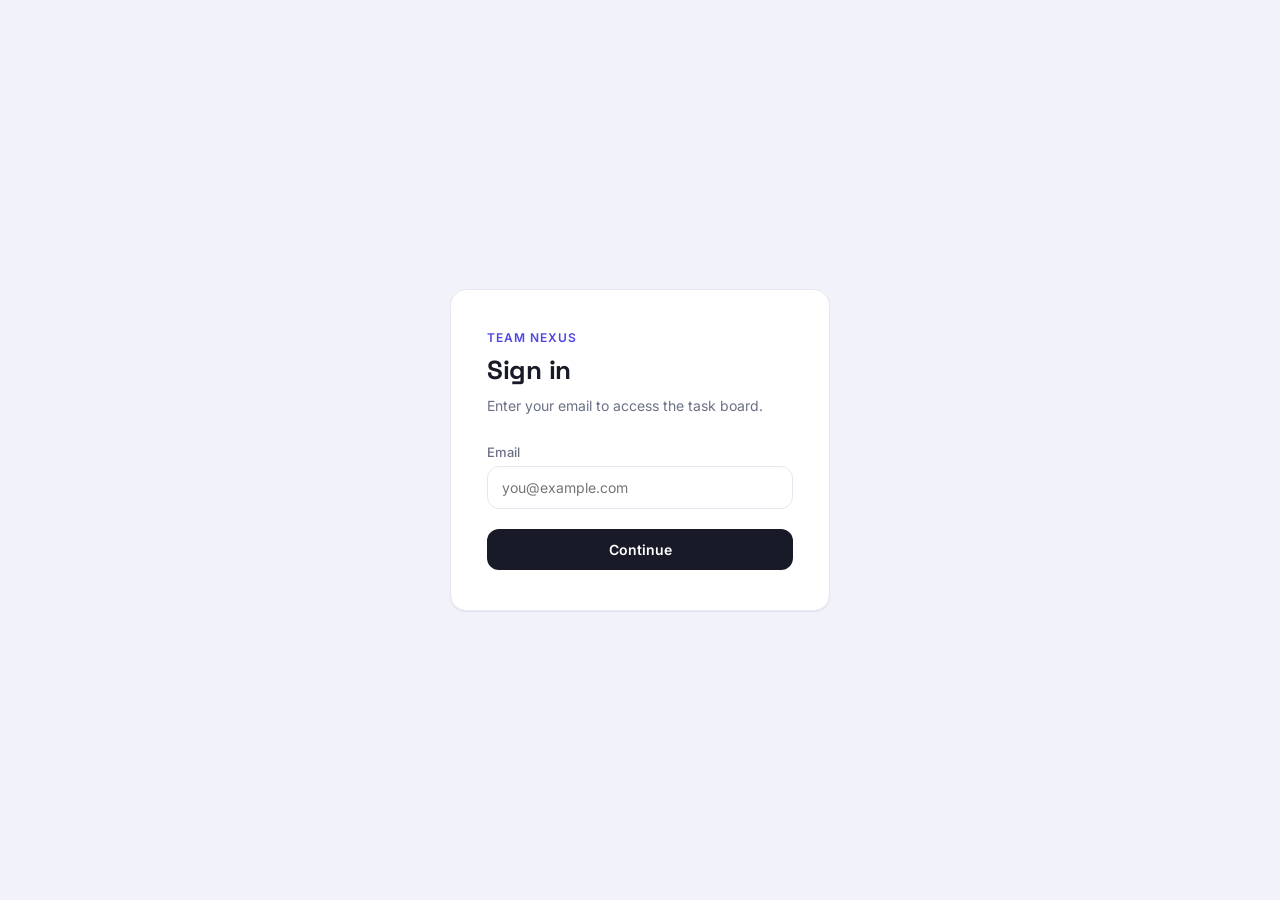
==== login.html @ 1ab0ddfd "feat:add the login page for simple authentication" ====
<!DOCTYPE html>
<html lang="en">
<head>
<meta charset="UTF-8" />
<meta name="viewport" content="width=device-width, initial-scale=1.0" />
<title>Sign in — Team Nexus</title>
<link rel="preconnect" href="https://fonts.googleapis.com" />
<link rel="preconnect" href="https://fonts.gstatic.com" crossorigin />
<link href="https://fonts.googleapis.com/css2?family=Space+Grotesk:wght@500;600;700&family=Inter:wght@400;500;600&display=swap" rel="stylesheet" />
<link rel="stylesheet" href="login.css" />
</head>
<body>

  <main class="auth-card" role="main">
    <span class="auth-card__eyebrow">Team Nexus</span>
    <h1>Sign in</h1>
    <p class="auth-card__subtitle">Enter your email to access the task board.</p>

    <form id="loginForm" class="auth-form" novalidate>
      <label for="email">Email</label>
      <input type="email" id="email" name="email" placeholder="you@example.com" required autocomplete="email" />
      <p id="errorMsg" class="auth-error hidden">Please enter a valid email address.</p>

      <button type="submit" class="btn-signin">Continue</button>
    </form>
  </main>

  <script src="logn.js"></script>
</body>
</html>
---- login.css ----
/* ===========================================
   LOGIN — reuses Task Board design tokens
=========================================== */

:root {
    --bg: #f2f3fa;
    --surface: #ffffff;
    --ink: #181b27;
    --ink-soft: #6b7086;
    --border: #e6e7f0;

    --accent-progress: #4f46e5;
    --accent-progress-bg: #edecfd;

    --radius-lg: 16px;
    --radius-md: 12px;
    --shadow-card: 0 1px 2px rgba(24, 27, 39, 0.05), 0 1px 1px rgba(24, 27, 39, 0.03);

    --font-display: "Space Grotesk", "Inter", sans-serif;
    --font-body: "Inter", sans-serif;
}

* {
    box-sizing: border-box;
}

html,
body {
    margin: 0;
    padding: 0;
}

body {
    background: var(--bg);
    color: var(--ink);
    font-family: var(--font-body);
    min-height: 100vh;
    display: flex;
    align-items: center;
    justify-content: center;
    padding: 24px;
}

.auth-card {
    background: var(--surface);
    border: 1px solid var(--border);
    border-radius: var(--radius-lg);
    box-shadow: var(--shadow-card);
    padding: 40px 36px;
    width: 100%;
    max-width: 380px;
}

.auth-card__eyebrow {
    display: block;
    font-size: 12px;
    font-weight: 600;
    letter-spacing: 0.08em;
    text-transform: uppercase;
    color: var(--accent-progress);
    margin-bottom: 8px;
}

.auth-card h1 {
    font-family: var(--font-display);
    font-size: 26px;
    font-weight: 700;
    margin: 0 0 8px;
    letter-spacing: -0.01em;
}

.auth-card__subtitle {
    font-size: 14px;
    color: var(--ink-soft);
    margin: 0 0 28px;
    line-height: 1.5;
}

.auth-form label {
    display: block;
    font-size: 13px;
    font-weight: 500;
    color: var(--ink-soft);
    margin-bottom: 6px;
}

.auth-form input[type="email"] {
    width: 100%;
    padding: 12px 14px;
    border: 1px solid var(--border);
    border-radius: var(--radius-md);
    font-family: inherit;
    font-size: 14px;
    margin-bottom: 8px;
}

.auth-form input[type="email"]:focus {
    outline: none;
    border-color: var(--accent-progress);
}

.auth-error {
    color: #ef4444;
    font-size: 13px;
    margin: 4px 0 8px;
}

.auth-error.hidden {
    display: none;
}

.btn-signin {
    width: 100%;
    background: var(--ink);
    color: #fff;
    border: none;
    border-radius: var(--radius-md);
    font-family: var(--font-body);
    font-size: 14px;
    font-weight: 600;
    padding: 12px 18px;
    cursor: pointer;
    margin-top: 12px;
    transition: background 0.15s ease, transform 0.15s ease;
}

.btn-signin:hover {
    background: var(--accent-progress);
    transform: translateY(-1px);
}

.btn-signin:active {
    transform: translateY(0);
}

@media (max-width: 420px) {
    .auth-card {
        padding: 28px 24px;
    }
}
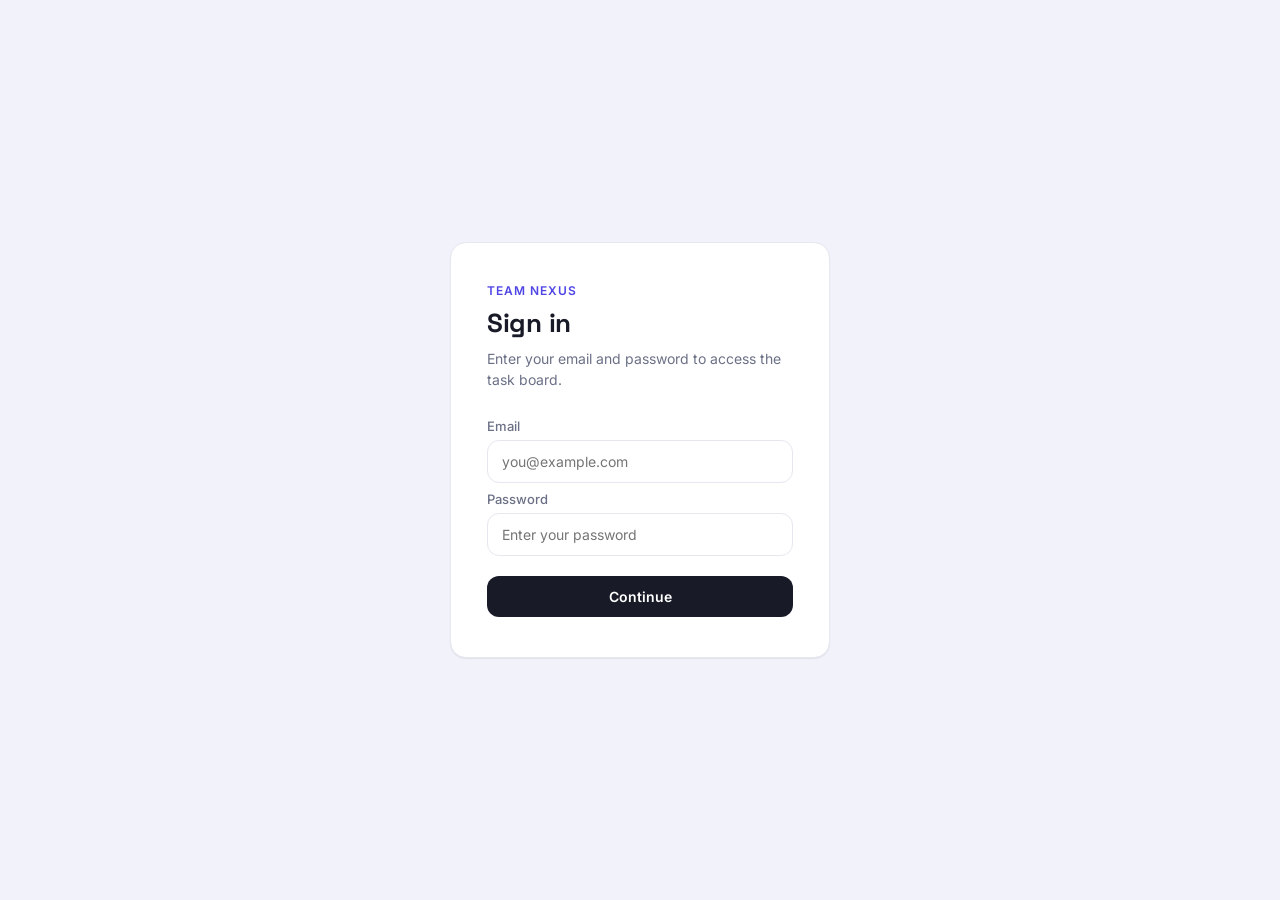
==== commit 4aa0b525: "feat: add the password field for authentication" ====
--- a/login.html
+++ b/login.html
@@ -14,12 +14,16 @@
   <main class="auth-card" role="main">
     <span class="auth-card__eyebrow">Team Nexus</span>
     <h1>Sign in</h1>
-    <p class="auth-card__subtitle">Enter your email to access the task board.</p>
+    <p class="auth-card__subtitle">Enter your email and password to access the task board.</p>
 
     <form id="loginForm" class="auth-form" novalidate>
       <label for="email">Email</label>
       <input type="email" id="email" name="email" placeholder="you@example.com" required autocomplete="email" />
-      <p id="errorMsg" class="auth-error hidden">Please enter a valid email address.</p>
+
+      <label for="password">Password</label>
+      <input type="password" id="password" name="password" minlength="8" maxlength="20" pattern="(?=.*[a-z])(?=.*[A-Z])(?=.*\d)(?=.*[^A-Za-z0-9]).{8,20}" required placeholder="Enter your password" autocomplete="current-password" />
+      
+      <p id="errorMsg" class="auth-error hidden">Please enter a valid email and password.</p>
 
       <button type="submit" class="btn-signin">Continue</button>
     </form>
--- a/login.css
+++ b/login.css
@@ -84,7 +84,7 @@
     margin-bottom: 6px;
 }
 
-.auth-form input[type="email"] {
+.auth-form input[type="email"], .auth-form input[type="password"] {
     width: 100%;
     padding: 12px 14px;
     border: 1px solid var(--border);
@@ -94,7 +94,7 @@
     margin-bottom: 8px;
 }
 
-.auth-form input[type="email"]:focus {
+.auth-form input[type="email"]:focus, .auth-form input[type="password"]:focus {
     outline: none;
     border-color: var(--accent-progress);
 }
@@ -121,7 +121,7 @@
     padding: 12px 18px;
     cursor: pointer;
     margin-top: 12px;
-    transition: background 0.15s ease, transform 0.15s ease;
+    transition: background 0.15s ease-in-out, transform 0.15s ease-in-out;
 }
 
 .btn-signin:hover {
